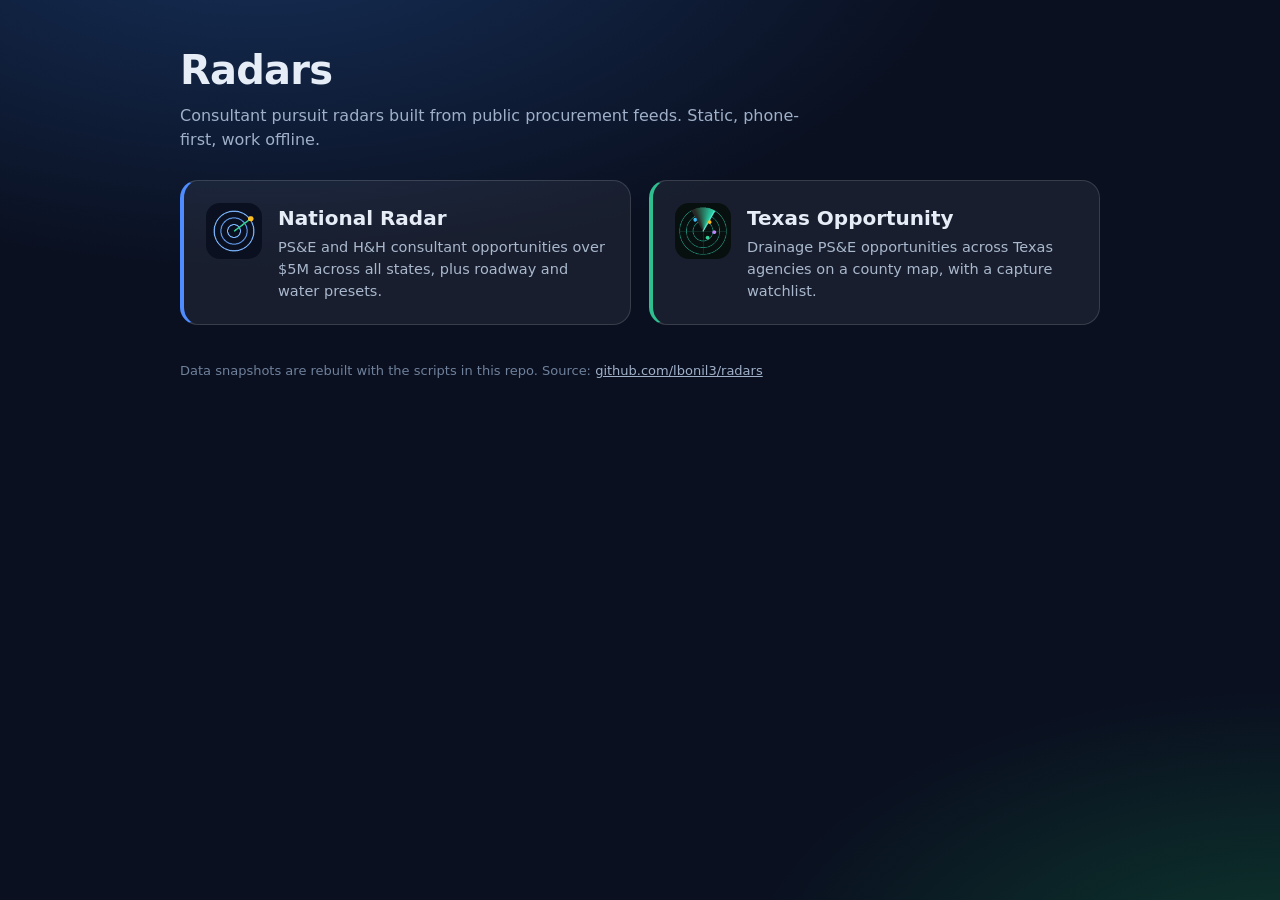
==== index.html @ 26e9b59d "Radars: National Radar + Texas Opportunity split from hydraulics-tools" ====
<!doctype html>
<html lang="en">
<head>
  <meta charset="utf-8">
  <meta name="viewport" content="width=device-width, initial-scale=1, viewport-fit=cover">
  <meta name="theme-color" content="#0a1020">
  <title>Radars – National Radar and Texas Opportunity</title>
  <link rel="icon" href="national/icon-192.png">
  <link rel="apple-touch-icon" href="national/apple-touch-icon.png">
  <style>
    :root{color-scheme:dark}
    *{box-sizing:border-box}
    body{margin:0;min-height:100vh;font:16px/1.5 system-ui,-apple-system,"Segoe UI",Roboto,sans-serif;color:#e6edf7;background:radial-gradient(1200px 600px at 20% -10%,#16305a 0,transparent 60%),radial-gradient(900px 500px at 100% 110%,#0d3a2e 0,transparent 60%),#0a1020}
    main{max-width:960px;margin:0 auto;padding:max(28px,env(safe-area-inset-top)) 20px 40px}
    h1{font-size:clamp(28px,5vw,40px);margin:12px 0 4px;letter-spacing:-.02em}
    p.lead{margin:0 0 28px;color:#9fb0c8;max-width:640px}
    .grid{display:grid;grid-template-columns:repeat(auto-fit,minmax(260px,1fr));gap:18px}
    a.card{display:flex;gap:16px;align-items:flex-start;padding:22px;border-radius:18px;text-decoration:none;color:inherit;background:rgba(255,255,255,.06);border:1px solid rgba(255,255,255,.14);transition:transform .15s,background .15s,border-color .15s;min-height:44px}
    a.card:hover,a.card:focus-visible{transform:translateY(-2px);background:rgba(255,255,255,.1);border-color:rgba(255,255,255,.3);outline:none}
    a.card img{width:56px;height:56px;border-radius:14px;flex:none}
    a.card h2{margin:0 0 4px;font-size:20px}
    a.card p{margin:0;color:#a9b8cd;font-size:14.5px}
    a.card.tx{border-left:4px solid #2fbf8f} a.card.us{border-left:4px solid #4f8cff}
    footer{margin-top:36px;color:#6f819b;font-size:13px}
  </style>
</head>
<body>
<main>
  <h1>Radars</h1>
  <p class="lead">Consultant pursuit radars built from public procurement feeds. Static, phone-first, work offline.</p>
  <div class="grid">
    <a class="card us" href="national/"><img src="national/icon-192.png" alt=""><div><h2>National Radar</h2><p>PS&amp;E and H&amp;H consultant opportunities over $5M across all states, plus roadway and water presets.</p></div></a>
    <a class="card tx" href="texas/"><img src="texas/icon-192.png" alt=""><div><h2>Texas Opportunity</h2><p>Drainage PS&amp;E opportunities across Texas agencies on a county map, with a capture watchlist.</p></div></a>
  </div>
  <footer>Data snapshots are rebuilt with the scripts in this repo. Source: <a href="https://github.com/lbonil3/radars" style="color:#9fb0c8">github.com/lbonil3/radars</a></footer>
</main>
</body>
</html>
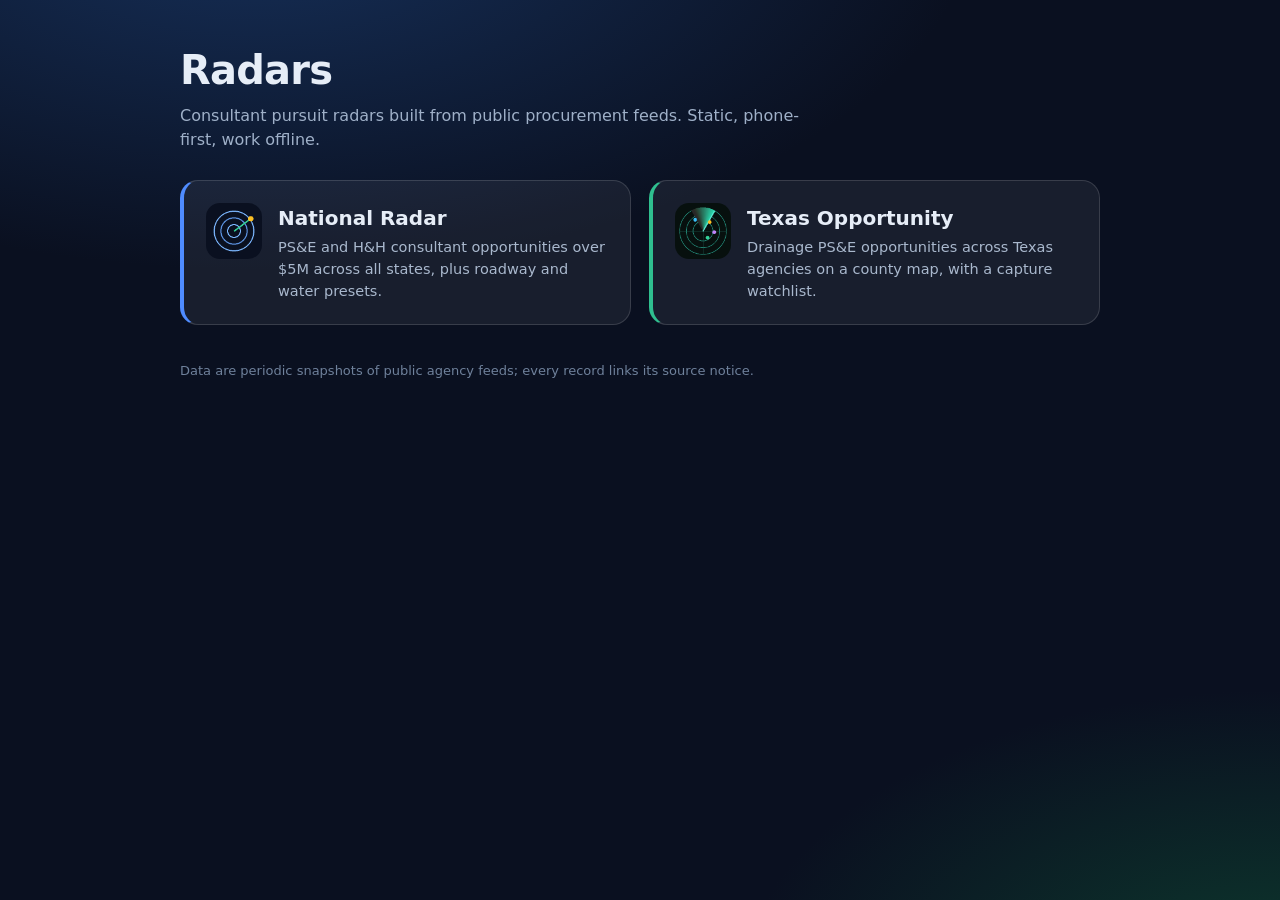
==== commit d8f8caa9: "Remove repo/source-code links and mentions from user-facing pages (landing footer, Texas about panel" ====
--- a/index.html
+++ b/index.html
@@ -5,8 +5,13 @@
   <meta name="viewport" content="width=device-width, initial-scale=1, viewport-fit=cover">
   <meta name="theme-color" content="#0a1020">
   <title>Radars – National Radar and Texas Opportunity</title>
-  <link rel="icon" href="national/icon-192.png">
-  <link rel="apple-touch-icon" href="national/apple-touch-icon.png">
+  <link rel="manifest" href="manifest.webmanifest">
+  <link rel="icon" href="icons/icon-192.png" type="image/png">
+  <link rel="apple-touch-icon" href="icons/apple-touch-icon.png">
+  <meta name="mobile-web-app-capable" content="yes">
+  <meta name="apple-mobile-web-app-capable" content="yes">
+  <meta name="apple-mobile-web-app-title" content="Radars">
+  <meta name="apple-mobile-web-app-status-bar-style" content="black-translucent">
   <style>
     :root{color-scheme:dark}
     *{box-sizing:border-box}
@@ -21,6 +26,11 @@
     a.card h2{margin:0 0 4px;font-size:20px}
     a.card p{margin:0;color:#a9b8cd;font-size:14.5px}
     a.card.tx{border-left:4px solid #2fbf8f} a.card.us{border-left:4px solid #4f8cff}
+    .install{display:flex;flex-wrap:wrap;align-items:center;gap:10px;margin:0 0 22px}
+    .install[hidden],#installBtn[hidden],#iosHint[hidden]{display:none}
+    #installBtn{min-height:44px;padding:0 18px;border-radius:22px;border:1px solid rgba(255,255,255,.3);background:rgba(79,140,255,.22);color:inherit;font:600 15px/1 system-ui,-apple-system,sans-serif;cursor:pointer}
+    #installBtn:hover,#installBtn:focus-visible{background:rgba(79,140,255,.36);outline:none}
+    #iosHint{margin:0;color:#9fb0c8;font-size:14px}
     footer{margin-top:36px;color:#6f819b;font-size:13px}
   </style>
 </head>
@@ -28,11 +38,32 @@
 <main>
   <h1>Radars</h1>
   <p class="lead">Consultant pursuit radars built from public procurement feeds. Static, phone-first, work offline.</p>
+  <div class="install" id="install" hidden>
+    <button type="button" id="installBtn" hidden>Install app</button>
+    <p id="iosHint" hidden>To install: tap Share, then Add to Home Screen.</p>
+  </div>
   <div class="grid">
     <a class="card us" href="national/"><img src="national/icon-192.png" alt=""><div><h2>National Radar</h2><p>PS&amp;E and H&amp;H consultant opportunities over $5M across all states, plus roadway and water presets.</p></div></a>
     <a class="card tx" href="texas/"><img src="texas/icon-192.png" alt=""><div><h2>Texas Opportunity</h2><p>Drainage PS&amp;E opportunities across Texas agencies on a county map, with a capture watchlist.</p></div></a>
   </div>
-  <footer>Data snapshots are rebuilt with the scripts in this repo. Source: <a href="https://github.com/lbonil3/radars" style="color:#9fb0c8">github.com/lbonil3/radars</a></footer>
+  <footer>Data are periodic snapshots of public agency feeds; every record links its source notice.</footer>
 </main>
+<script>
+(function () {
+  var standalone = (window.matchMedia && matchMedia('(display-mode: standalone)').matches) || navigator.standalone === true;
+  var box = document.getElementById('install'), btn = document.getElementById('installBtn'), hint = document.getElementById('iosHint'), deferred = null;
+  var ios = /iphone|ipad|ipod/i.test(navigator.userAgent) || (navigator.platform === 'MacIntel' && navigator.maxTouchPoints > 1);
+  if (!standalone && ios) { hint.hidden = false; box.hidden = false; }
+  window.addEventListener('beforeinstallprompt', function (e) {
+    e.preventDefault(); if (standalone) return; deferred = e; btn.hidden = false; box.hidden = false;
+  });
+  btn.addEventListener('click', function () {
+    if (!deferred) return; deferred.prompt();
+    deferred.userChoice.finally(function () { deferred = null; btn.hidden = true; box.hidden = hint.hidden; });
+  });
+  window.addEventListener('appinstalled', function () { btn.hidden = true; box.hidden = true; });
+  if ('serviceWorker' in navigator && (location.protocol === 'https:' || location.hostname === 'localhost')) navigator.serviceWorker.register('sw.js').catch(function () {});
+})();
+</script>
 </body>
 </html>
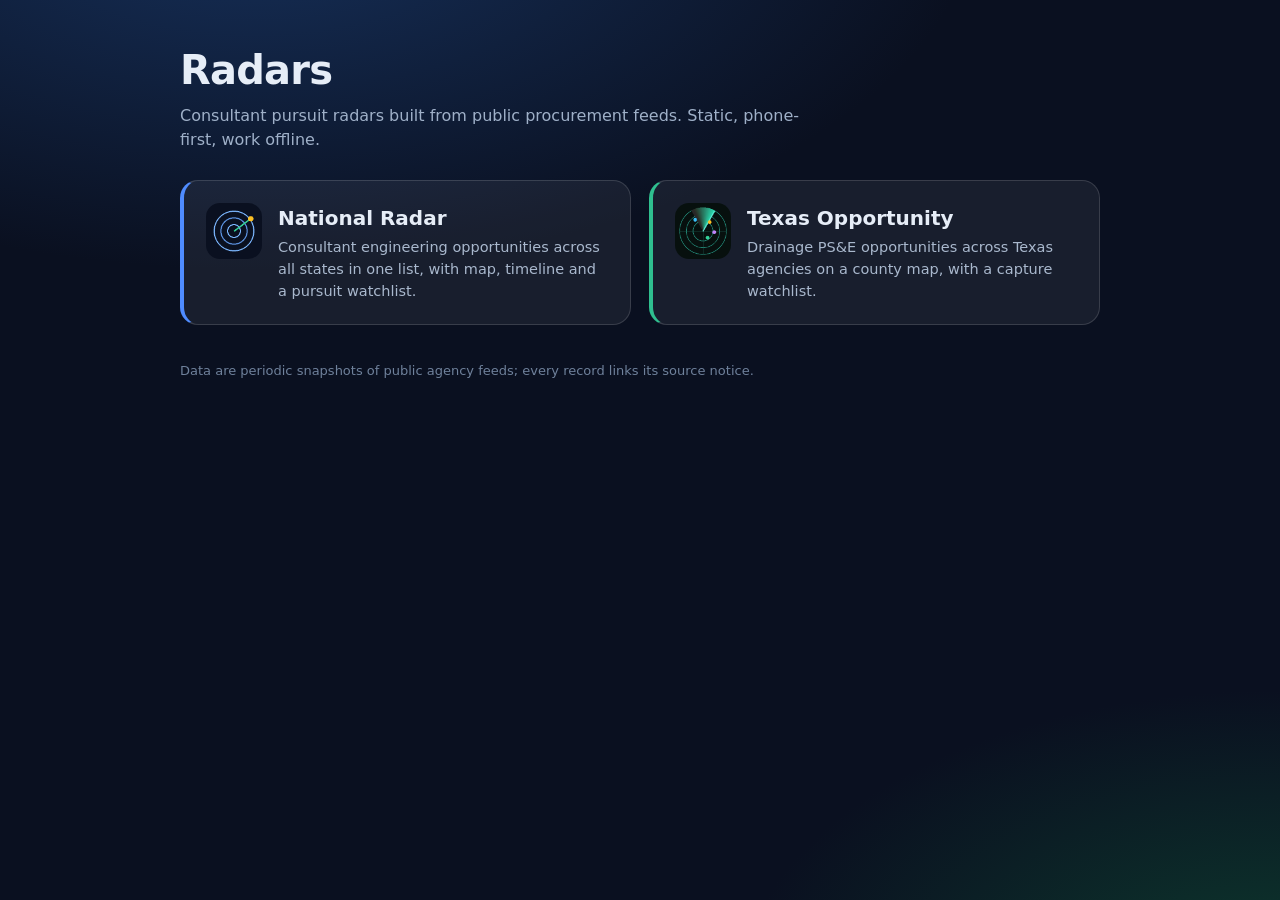
==== commit 18a0ff2e: "v4 final: titles and copy without lanes, README and ROLLBACK notes" ====
--- a/index.html
+++ b/index.html
@@ -43,7 +43,7 @@
     <p id="iosHint" hidden>To install: tap Share, then Add to Home Screen.</p>
   </div>
   <div class="grid">
-    <a class="card us" href="national/"><img src="national/icon-192.png" alt=""><div><h2>National Radar</h2><p>PS&amp;E and H&amp;H consultant opportunities over $5M across all states, plus roadway and water presets.</p></div></a>
+    <a class="card us" href="national/"><img src="national/icon-192.png" alt=""><div><h2>National Radar</h2><p>Consultant engineering opportunities across all states in one list, with map, timeline and a pursuit watchlist.</p></div></a>
     <a class="card tx" href="texas/"><img src="texas/icon-192.png" alt=""><div><h2>Texas Opportunity</h2><p>Drainage PS&amp;E opportunities across Texas agencies on a county map, with a capture watchlist.</p></div></a>
   </div>
   <footer>Data are periodic snapshots of public agency feeds; every record links its source notice.</footer>
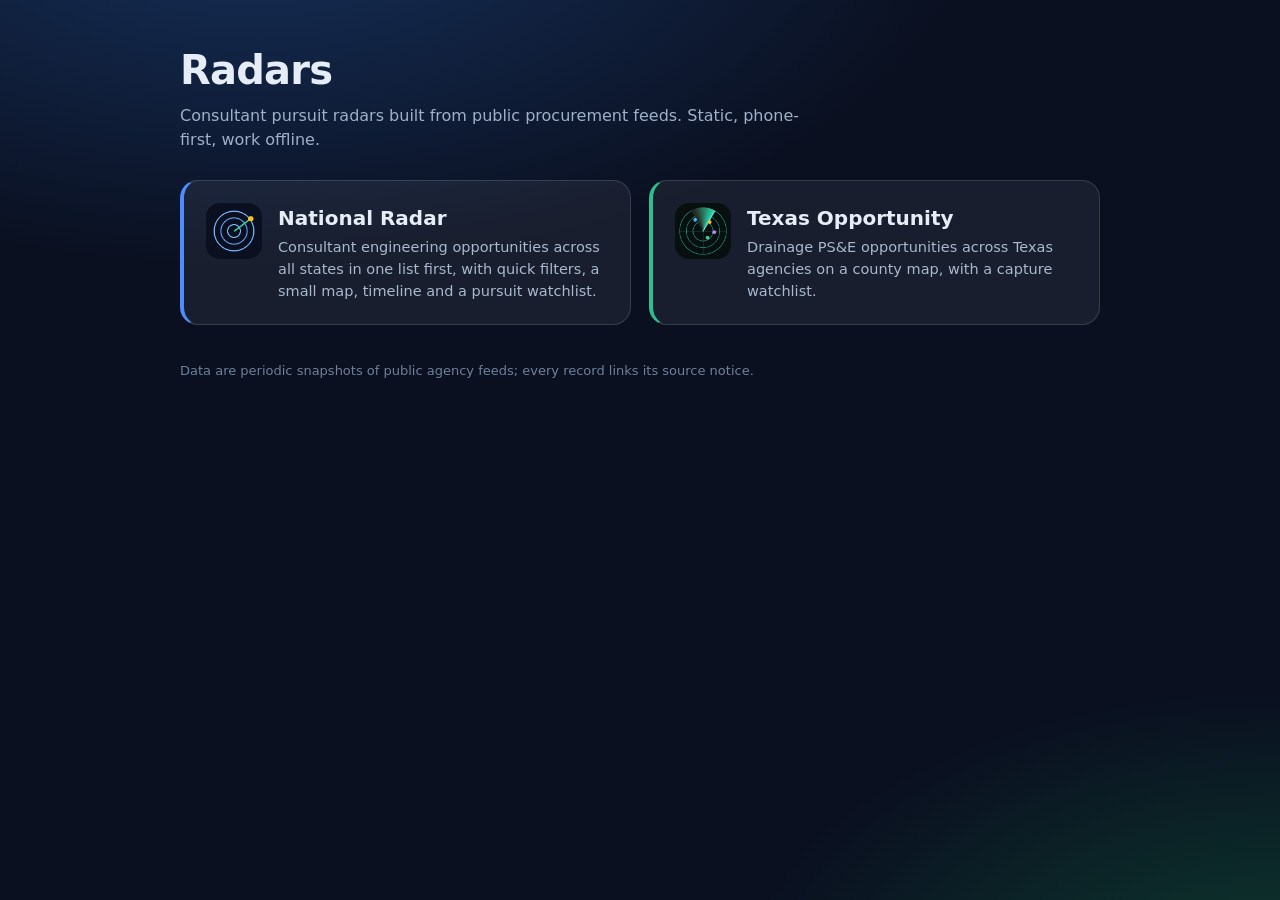
==== commit 1e70546d: "National v6: README, ROLLBACK and landing card copy for the list-first layout" ====
--- a/index.html
+++ b/index.html
@@ -43,7 +43,7 @@
     <p id="iosHint" hidden>To install: tap Share, then Add to Home Screen.</p>
   </div>
   <div class="grid">
-    <a class="card us" href="national/"><img src="national/icon-192.png" alt=""><div><h2>National Radar</h2><p>Consultant engineering opportunities across all states in one list, with map, timeline and a pursuit watchlist.</p></div></a>
+    <a class="card us" href="national/"><img src="national/icon-192.png" alt=""><div><h2>National Radar</h2><p>Consultant engineering opportunities across all states in one list first, with quick filters, a small map, timeline and a pursuit watchlist.</p></div></a>
     <a class="card tx" href="texas/"><img src="texas/icon-192.png" alt=""><div><h2>Texas Opportunity</h2><p>Drainage PS&amp;E opportunities across Texas agencies on a county map, with a capture watchlist.</p></div></a>
   </div>
   <footer>Data are periodic snapshots of public agency feeds; every record links its source notice.</footer>
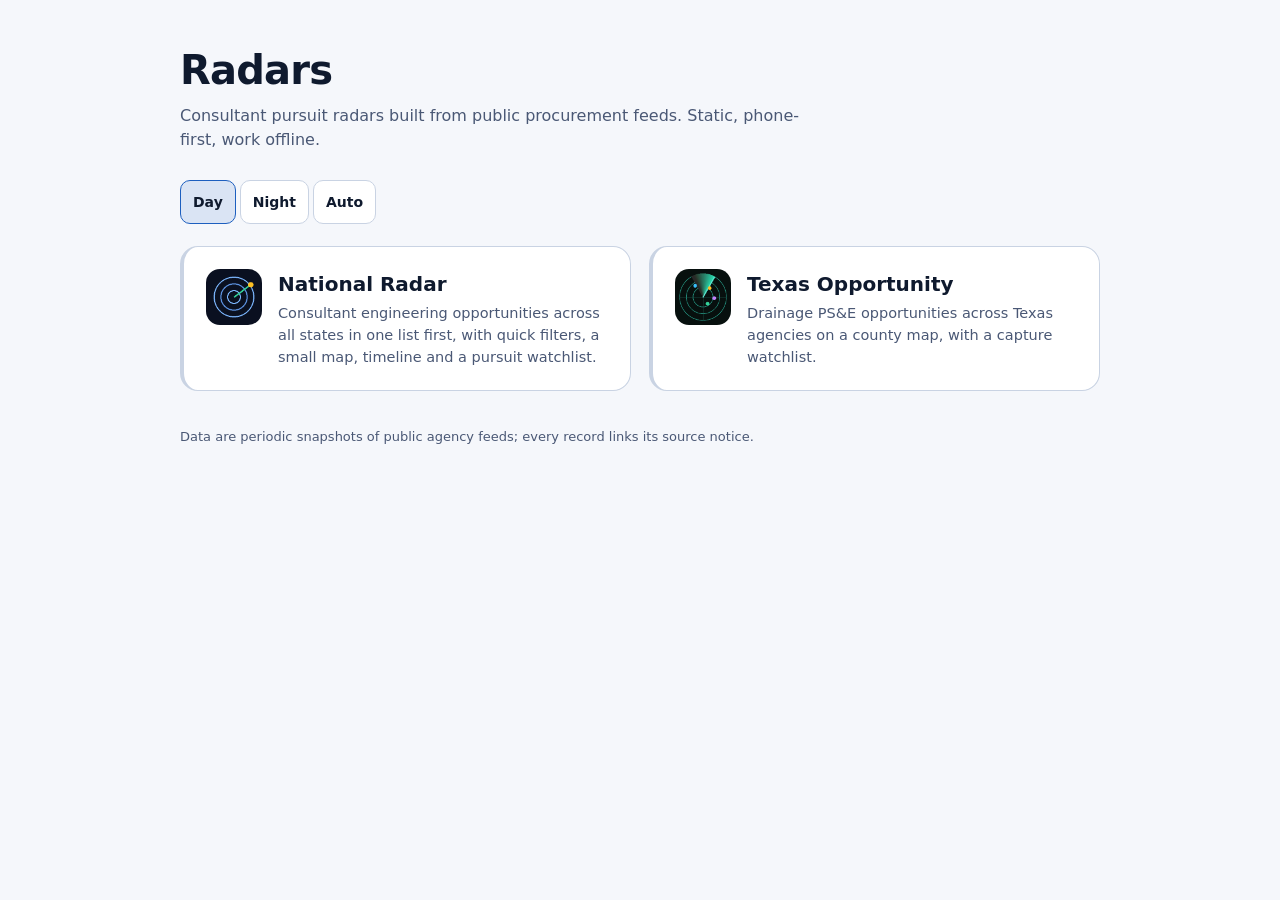
==== commit 500127da: "feat: wire shared Day/Night/Auto theme across National, Texas, and home Co-authored-by: lbonil3 <lbo" ====
--- a/index.html
+++ b/index.html
@@ -1,9 +1,26 @@
 <!doctype html>
-<html lang="en">
+<html lang="en" data-theme-night="#0a1020">
 <head>
   <meta charset="utf-8">
   <meta name="viewport" content="width=device-width, initial-scale=1, viewport-fit=cover">
-  <meta name="theme-color" content="#0a1020">
+  <meta name="theme-color" content="#0a1020" id="themeColor">
+  <meta name="apple-mobile-web-app-status-bar-style" content="black-translucent" id="sbStyle">
+  <script>
+(function(){
+  var p='day';
+  try{
+    if(window.localStorage){
+      p=localStorage.getItem('radars.theme')||localStorage.getItem('nr.theme')||'day';
+    }
+  }catch(e){}
+  if(p!=='night'&&p!=='auto'&&p!=='day')p='day';
+  var t=p==='night'?'night':(p==='auto'&&window.matchMedia&&matchMedia('(prefers-color-scheme: dark)').matches?'night':'day');
+  var d=document.documentElement;d.setAttribute('data-theme',t);d.setAttribute('data-theme-pref',p);d.style.colorScheme=t==='night'?'dark':'light';
+  var dayC=d.getAttribute('data-theme-day')||'#f5f7fb', nightC=d.getAttribute('data-theme-night')||'#0a1020';
+  var m=document.getElementById('themeColor');if(m)m.setAttribute('content',t==='night'?nightC:dayC);
+  var b=document.getElementById('sbStyle');if(b)b.setAttribute('content',t==='night'?'black-translucent':'default');
+})();
+</script>
   <title>Radars – National Radar and Texas Opportunity</title>
   <link rel="manifest" href="manifest.webmanifest">
   <link rel="icon" href="icons/icon-192.png" type="image/png">
@@ -11,9 +28,25 @@
   <meta name="mobile-web-app-capable" content="yes">
   <meta name="apple-mobile-web-app-capable" content="yes">
   <meta name="apple-mobile-web-app-title" content="Radars">
-  <meta name="apple-mobile-web-app-status-bar-style" content="black-translucent">
   <style>
     :root{color-scheme:dark}
+    html[data-theme=night]{color-scheme:dark}
+    html[data-theme=night] body{color:#e6edf7;background:radial-gradient(1200px 600px at 20% -10%,#16305a 0,transparent 60%),radial-gradient(900px 500px at 100% 110%,#0d3a2e 0,transparent 60%),#0a1020}
+    html[data-theme=night] p.lead{color:#9fb0c8}
+    html[data-theme=night] a.card{background:rgba(255,255,255,.06);border-color:rgba(255,255,255,.14)}
+    html[data-theme=night] a.card p{color:#a9b8cd}
+    html[data-theme=night] footer{color:#6f819b}
+    html[data-theme=day]{color-scheme:light}
+    html[data-theme=day] body{color:#0f1a2e;background:#f5f7fb}
+    html[data-theme=day] p.lead,html[data-theme=day] a.card p,html[data-theme=day] #iosHint,html[data-theme=day] footer{color:#4a5875}
+    html[data-theme=day] a.card{background:#ffffff;border-color:#c9d3e3}
+    html[data-theme=day] a.card:hover,html[data-theme=day] a.card:focus-visible{background:#eef2f8;border-color:#9aadc4}
+    html[data-theme=day] #installBtn{border-color:#c9d3e3;background:rgba(29,95,191,.12);color:#0f1a2e}
+    .throw{display:flex;gap:4px;align-items:center}
+    .throw [data-theme-set]{min-height:44px;padding:0 12px;border-radius:10px;border:1px solid rgba(255,255,255,.3);background:rgba(255,255,255,.06);color:inherit;font:600 14px/1 system-ui,-apple-system,sans-serif;cursor:pointer}
+    .throw [data-theme-set].on{border-color:#4f8cff;background:rgba(79,140,255,.28)}
+    html[data-theme=day] .throw [data-theme-set]{border-color:#c9d3e3;background:#fff;color:#0f1a2e}
+    html[data-theme=day] .throw [data-theme-set].on{border-color:#1d5fbf;background:rgba(29,95,191,.12);color:#0f1a2e}
     *{box-sizing:border-box}
     body{margin:0;min-height:100vh;font:16px/1.5 system-ui,-apple-system,"Segoe UI",Roboto,sans-serif;color:#e6edf7;background:radial-gradient(1200px 600px at 20% -10%,#16305a 0,transparent 60%),radial-gradient(900px 500px at 100% 110%,#0d3a2e 0,transparent 60%),#0a1020}
     main{max-width:960px;margin:0 auto;padding:max(28px,env(safe-area-inset-top)) 20px 40px}
@@ -38,6 +71,9 @@
 <main>
   <h1>Radars</h1>
   <p class="lead">Consultant pursuit radars built from public procurement feeds. Static, phone-first, work offline.</p>
+  <div class="install">
+    <div class="throw" role="group" aria-label="Theme"><button type="button" data-theme-set="day">Day</button><button type="button" data-theme-set="night">Night</button><button type="button" data-theme-set="auto">Auto</button></div>
+  </div>
   <div class="install" id="install" hidden>
     <button type="button" id="installBtn" hidden>Install app</button>
     <p id="iosHint" hidden>To install: tap Share, then Add to Home Screen.</p>
@@ -48,6 +84,9 @@
   </div>
   <footer>Data are periodic snapshots of public agency feeds; every record links its source notice.</footer>
 </main>
+<script src="shared/storage.js"></script>
+<script src="shared/theme.js"></script>
+<script>if (window.RadarTheme) RadarTheme.bind(document, window.localStorage);</script>
 <script>
 (function () {
   var standalone = (window.matchMedia && matchMedia('(display-mode: standalone)').matches) || navigator.standalone === true;
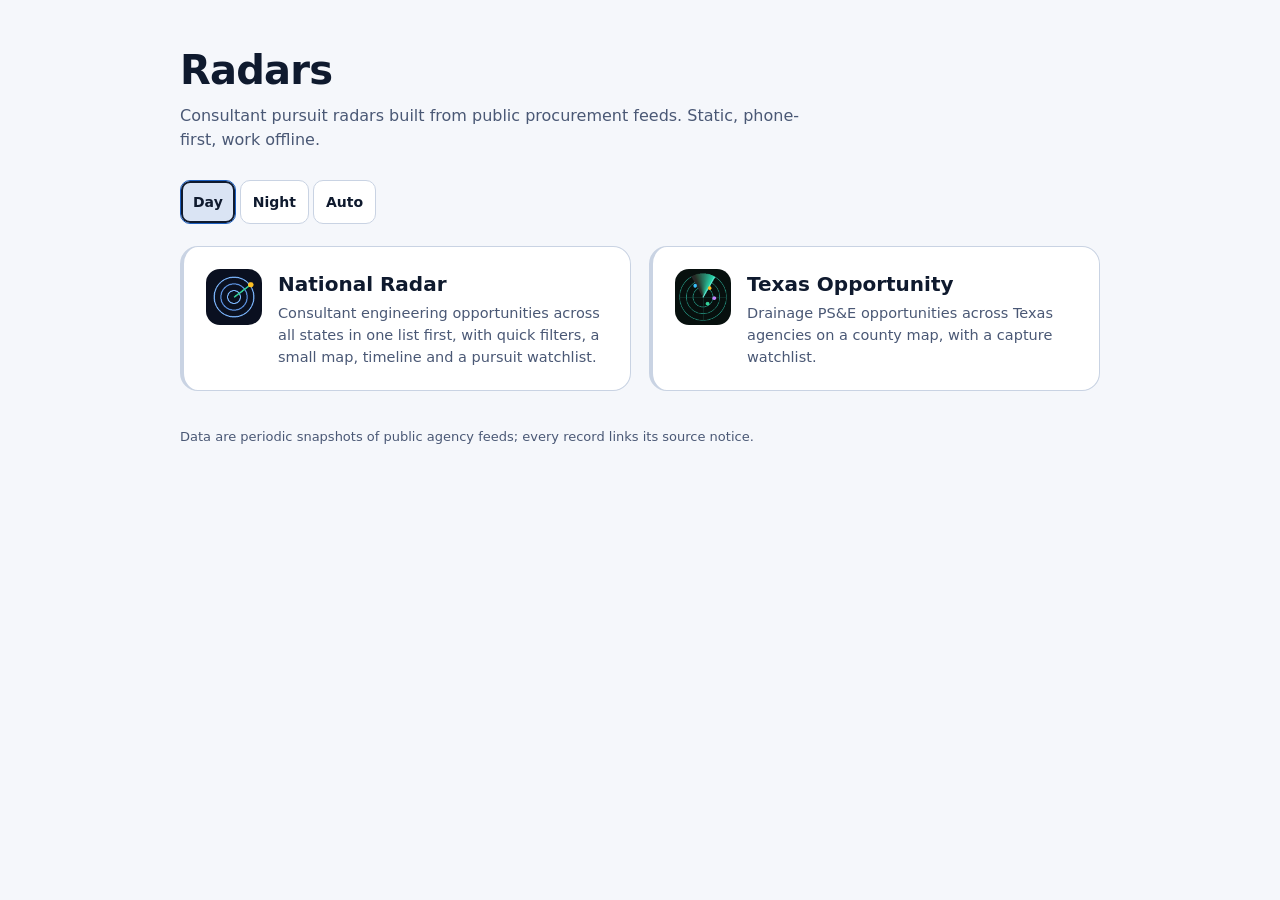
==== commit 8f2fd73f: "feat(shared): move Home button CSS into the shell and add load-error plus desktop hooks Co-authored-" ====
--- a/index.html
+++ b/index.html
@@ -28,6 +28,17 @@
   <meta name="mobile-web-app-capable" content="yes">
   <meta name="apple-mobile-web-app-capable" content="yes">
   <meta name="apple-mobile-web-app-title" content="Radars">
+  <script>
+window.RadarLoadError=function(name){
+  if(document.getElementById('radar-load-error'))return;
+  var p=document.createElement('p');
+  p.id='radar-load-error';p.setAttribute('role','alert');
+  p.textContent='This page failed to load a required file ('+name+'). Check your connection and refresh.';
+  function put(){document.body?document.body.insertBefore(p,document.body.firstChild):document.addEventListener('DOMContentLoaded',put);}
+  put();
+};
+</script>
+  <link rel="stylesheet" href="shared/shell.css" onerror="RadarLoadError(this.src||this.href)">
   <style>
     :root{color-scheme:dark}
     html[data-theme=night]{color-scheme:dark}
@@ -84,8 +95,8 @@
   </div>
   <footer>Data are periodic snapshots of public agency feeds; every record links its source notice.</footer>
 </main>
-<script src="shared/storage.js"></script>
-<script src="shared/theme.js"></script>
+<script src="shared/storage.js" onerror="RadarLoadError(this.src||this.href)"></script>
+<script src="shared/theme.js" onerror="RadarLoadError(this.src||this.href)"></script>
 <script>if (window.RadarTheme) RadarTheme.bind(document, window.localStorage);</script>
 <script>
 (function () {
--- a/shared/shell.css
+++ b/shared/shell.css
@@ -0,0 +1,12 @@
+/* Home / back-to-main button (all tool pages) */
+.homebtn{display:inline-flex;align-items:center;gap:4px;min-height:44px;padding:0 14px;margin:0 12px 6px 0;border-radius:22px;background:rgba(255,255,255,.14);border:1px solid rgba(255,255,255,.35);color:inherit;font:600 15px/1 system-ui,-apple-system,sans-serif;text-decoration:none;vertical-align:middle;-webkit-tap-highlight-color:transparent}
+.homebtn:hover,.homebtn:focus-visible{background:rgba(255,255,255,.26);outline:none}
+@media (max-width:700px){header{padding-left:max(12px,env(safe-area-inset-left))!important}
+.homebtn{margin:max(2px,env(safe-area-inset-top)) 0 8px 0;display:flex;width:max-content}}
+@media print{.homebtn{display:none}}
+.throw [data-theme-set]{min-height:44px;padding:0 12px}
+.throw [data-theme-set].on{font-weight:700;box-shadow:inset 0 0 0 2px currentColor}
+/* Hooks for the phase-2 two-column desktop layout. No markup changes required in this phase. */
+@media (min-width: 900px) {
+  .lgrid, .shell-lgrid { display: grid; grid-template-columns: minmax(220px, 34%) 1fr; gap: 16px; align-items: start; }
+}
